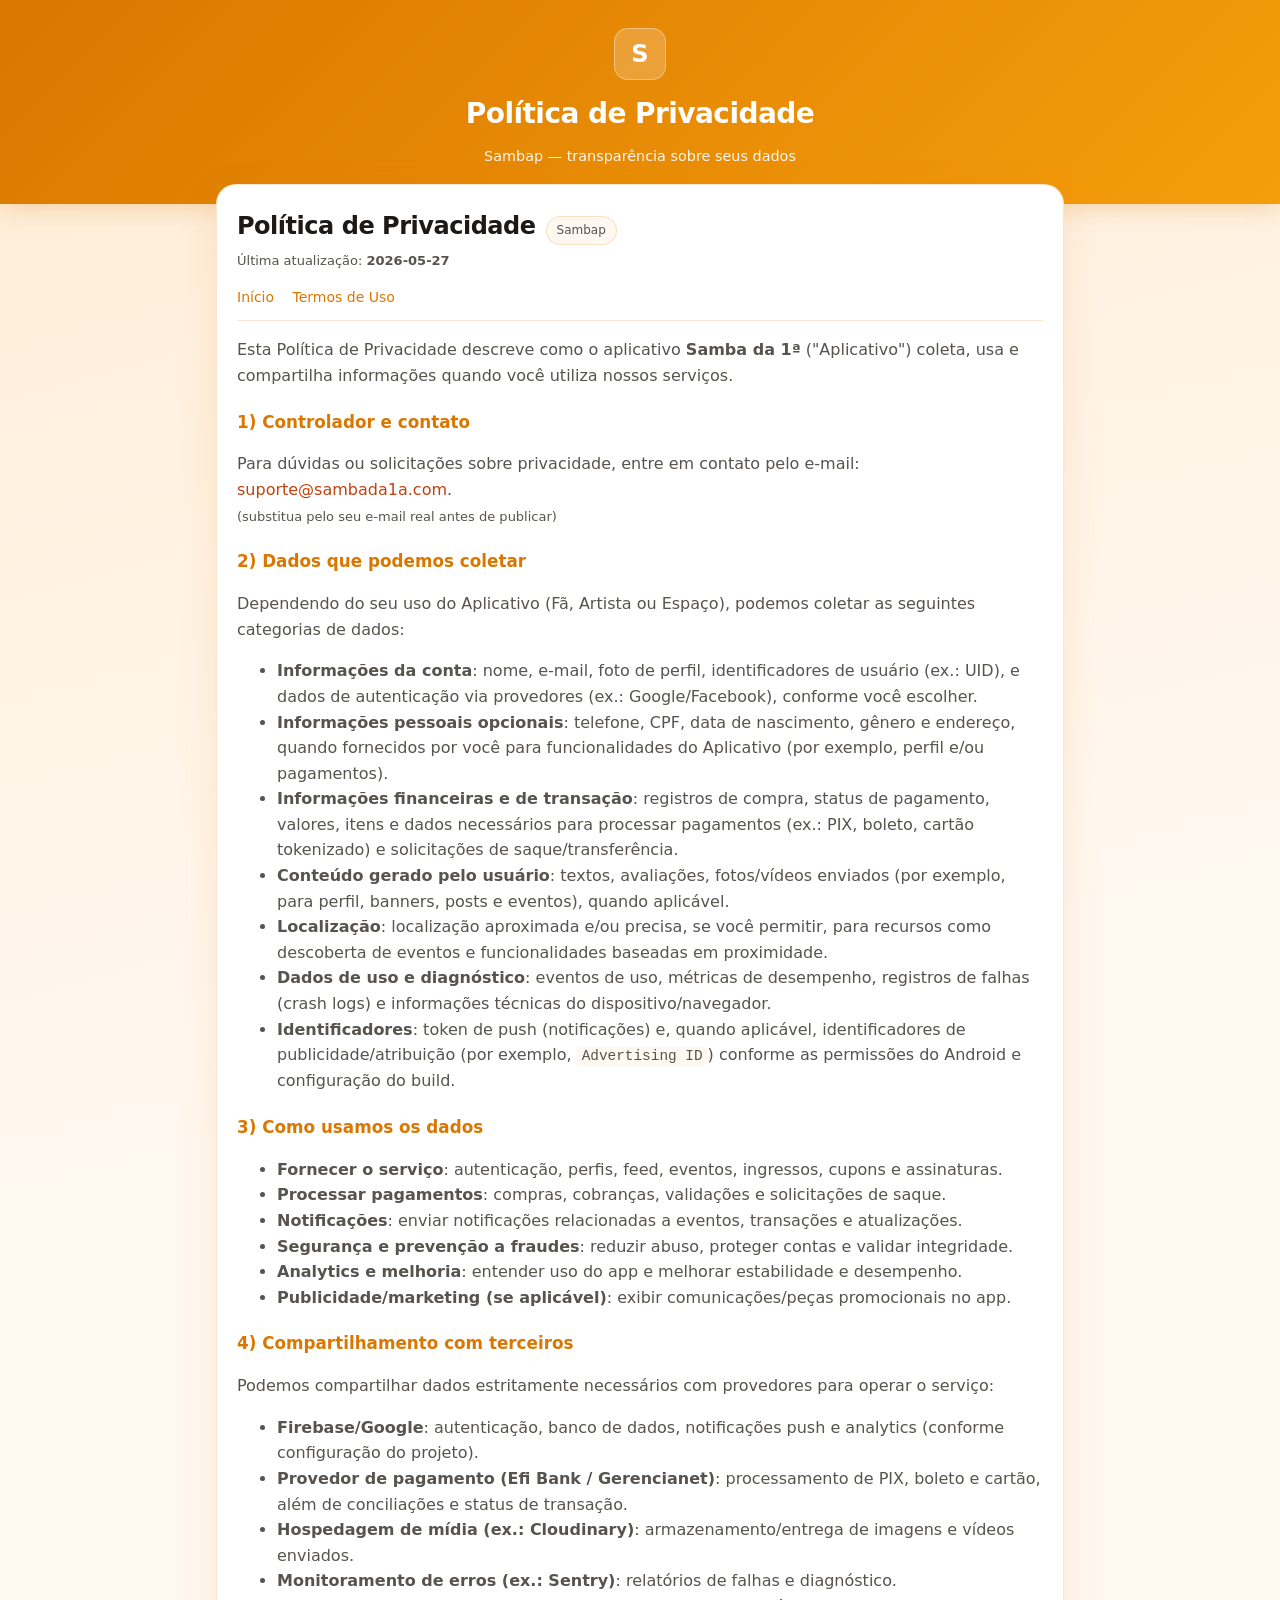
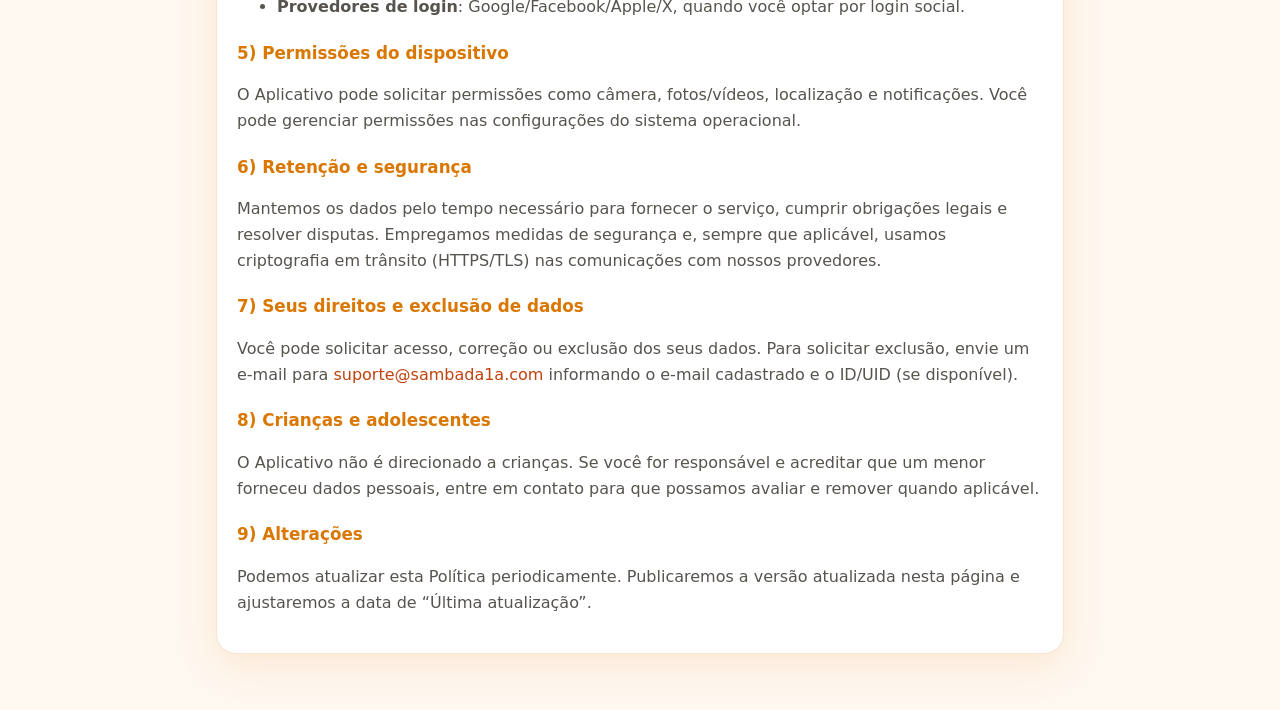
==== docs/privacy.html @ 3d009927 "Arquivos novos" ====
<!doctype html>
<html lang="pt-BR">
  <head>
    <meta charset="utf-8" />
    <meta name="viewport" content="width=device-width,initial-scale=1" />
    <title>Política de Privacidade — Sambap</title>
    <link rel="stylesheet" href="./legal-shared.css" />
  </head>
  <body>
    <header class="legal-header">
      <div class="legal-logo" aria-hidden="true">S</div>
      <h1>Política de Privacidade</h1>
      <p>Sambap — transparência sobre seus dados</p>
    </header>
    <main class="wrap">
      <div class="card">
        <div class="top">
          <h1>Política de Privacidade</h1>
          <span class="pill">Sambap</span>
        </div>
        <div class="meta">
          Última atualização: <strong>2026-05-27</strong>
        </div>
        <div class="nav">
          <a href="./index.html">Início</a>
          <a href="./terms.html">Termos de Uso</a>
        </div>

        <p>
          Esta Política de Privacidade descreve como o aplicativo <strong>Samba da 1ª</strong>
          ("Aplicativo") coleta, usa e compartilha informações quando você utiliza nossos
          serviços.
        </p>

        <h2>1) Controlador e contato</h2>
        <p>
          Para dúvidas ou solicitações sobre privacidade, entre em contato pelo e-mail:
          <a href="mailto:suporte@sambada1a.com">suporte@sambada1a.com</a>.
          <br />
          <span class="meta">(substitua pelo seu e-mail real antes de publicar)</span>
        </p>

        <h2>2) Dados que podemos coletar</h2>
        <p>
          Dependendo do seu uso do Aplicativo (Fã, Artista ou Espaço), podemos coletar as
          seguintes categorias de dados:
        </p>
        <ul>
          <li>
            <strong>Informações da conta</strong>: nome, e-mail, foto de perfil, identificadores
            de usuário (ex.: UID), e dados de autenticação via provedores (ex.: Google/Facebook),
            conforme você escolher.
          </li>
          <li>
            <strong>Informações pessoais opcionais</strong>: telefone, CPF, data de nascimento,
            gênero e endereço, quando fornecidos por você para funcionalidades do Aplicativo
            (por exemplo, perfil e/ou pagamentos).
          </li>
          <li>
            <strong>Informações financeiras e de transação</strong>: registros de compra, status
            de pagamento, valores, itens e dados necessários para processar pagamentos
            (ex.: PIX, boleto, cartão tokenizado) e solicitações de saque/transferência.
          </li>
          <li>
            <strong>Conteúdo gerado pelo usuário</strong>: textos, avaliações, fotos/vídeos
            enviados (por exemplo, para perfil, banners, posts e eventos), quando aplicável.
          </li>
          <li>
            <strong>Localização</strong>: localização aproximada e/ou precisa, se você permitir,
            para recursos como descoberta de eventos e funcionalidades baseadas em proximidade.
          </li>
          <li>
            <strong>Dados de uso e diagnóstico</strong>: eventos de uso, métricas de desempenho,
            registros de falhas (crash logs) e informações técnicas do dispositivo/navegador.
          </li>
          <li>
            <strong>Identificadores</strong>: token de push (notificações) e, quando aplicável,
            identificadores de publicidade/atribuição (por exemplo, <code>Advertising ID</code>)
            conforme as permissões do Android e configuração do build.
          </li>
        </ul>

        <h2>3) Como usamos os dados</h2>
        <ul>
          <li><strong>Fornecer o serviço</strong>: autenticação, perfis, feed, eventos, ingressos, cupons e assinaturas.</li>
          <li><strong>Processar pagamentos</strong>: compras, cobranças, validações e solicitações de saque.</li>
          <li><strong>Notificações</strong>: enviar notificações relacionadas a eventos, transações e atualizações.</li>
          <li><strong>Segurança e prevenção a fraudes</strong>: reduzir abuso, proteger contas e validar integridade.</li>
          <li><strong>Analytics e melhoria</strong>: entender uso do app e melhorar estabilidade e desempenho.</li>
          <li><strong>Publicidade/marketing (se aplicável)</strong>: exibir comunicações/peças promocionais no app.</li>
        </ul>

        <h2>4) Compartilhamento com terceiros</h2>
        <p>
          Podemos compartilhar dados estritamente necessários com provedores para operar o serviço:
        </p>
        <ul>
          <li>
            <strong>Firebase/Google</strong>: autenticação, banco de dados, notificações push e analytics
            (conforme configuração do projeto).
          </li>
          <li>
            <strong>Provedor de pagamento (Efi Bank / Gerencianet)</strong>: processamento de PIX, boleto e cartão,
            além de conciliações e status de transação.
          </li>
          <li>
            <strong>Hospedagem de mídia (ex.: Cloudinary)</strong>: armazenamento/entrega de imagens e vídeos enviados.
          </li>
          <li>
            <strong>Monitoramento de erros (ex.: Sentry)</strong>: relatórios de falhas e diagnóstico.
          </li>
          <li>
            <strong>Provedores de login</strong>: Google/Facebook/Apple/X, quando você optar por login social.
          </li>
        </ul>

        <h2>5) Permissões do dispositivo</h2>
        <p>
          O Aplicativo pode solicitar permissões como câmera, fotos/vídeos, localização e notificações.
          Você pode gerenciar permissões nas configurações do sistema operacional.
        </p>

        <h2>6) Retenção e segurança</h2>
        <p>
          Mantemos os dados pelo tempo necessário para fornecer o serviço, cumprir obrigações legais
          e resolver disputas. Empregamos medidas de segurança e, sempre que aplicável, usamos
          criptografia em trânsito (HTTPS/TLS) nas comunicações com nossos provedores.
        </p>

        <h2>7) Seus direitos e exclusão de dados</h2>
        <p>
          Você pode solicitar acesso, correção ou exclusão dos seus dados. Para solicitar exclusão,
          envie um e-mail para <a href="mailto:suporte@sambada1a.com">suporte@sambada1a.com</a> informando
          o e-mail cadastrado e o ID/UID (se disponível).
        </p>

        <h2>8) Crianças e adolescentes</h2>
        <p>
          O Aplicativo não é direcionado a crianças. Se você for responsável e acreditar que um menor
          forneceu dados pessoais, entre em contato para que possamos avaliar e remover quando aplicável.
        </p>

        <h2>9) Alterações</h2>
        <p>
          Podemos atualizar esta Política periodicamente. Publicaremos a versão atualizada nesta página
          e ajustaremos a data de “Última atualização”.
        </p>
      </div>
    </main>
  </body>
</html>
---- docs/legal-shared.css ----
/* Estilo compartilhado — páginas legais alinhadas ao app Sambap (laranja #d97700) */
:root {
  color-scheme: light;
  --primary: #d97700;
  --primary-dark: #b45309;
  --primary-light: #f59e0b;
  --bg: #fff8f0;
  --bg-accent: #ffedd5;
  --card: #ffffff;
  --text: #1c1917;
  --muted: #57534e;
  --link: #c2410c;
  --border: rgba(217, 119, 0, 0.18);
  --shadow: 0 12px 40px rgba(217, 119, 0, 0.12);
  --radius: 20px;
  --font: "Segoe UI", system-ui, -apple-system, Roboto, Ubuntu, Cantarell, Noto Sans,
    Arial, sans-serif;
}

@media (prefers-color-scheme: dark) {
  :root {
    color-scheme: dark;
    --bg: #14110e;
    --bg-accent: #292017;
    --card: #1f1a16;
    --text: #fafaf9;
    --muted: #a8a29e;
    --link: #fdba74;
    --border: rgba(251, 191, 36, 0.2);
    --shadow: 0 12px 40px rgba(0, 0, 0, 0.45);
  }
}

* {
  box-sizing: border-box;
}

body {
  margin: 0;
  font-family: var(--font);
  background: linear-gradient(
      165deg,
      var(--bg-accent) 0%,
      var(--bg) 45%,
      var(--bg) 100%
    );
  color: var(--text);
  line-height: 1.6;
  min-height: 100vh;
}

.legal-header {
  background: linear-gradient(135deg, var(--primary) 0%, var(--primary-light) 100%);
  color: #fff;
  padding: 28px 18px 36px;
  text-align: center;
  box-shadow: 0 4px 24px rgba(217, 119, 0, 0.25);
}

.legal-header h1 {
  margin: 0;
  font-size: clamp(1.35rem, 4vw, 1.75rem);
  font-weight: 800;
  letter-spacing: -0.02em;
}

.legal-header p {
  margin: 8px 0 0;
  font-size: 0.9rem;
  opacity: 0.92;
  max-width: 36rem;
  margin-left: auto;
  margin-right: auto;
}

.legal-logo {
  display: inline-flex;
  align-items: center;
  justify-content: center;
  width: 52px;
  height: 52px;
  border-radius: 14px;
  background: rgba(255, 255, 255, 0.2);
  border: 1px solid rgba(255, 255, 255, 0.35);
  font-size: 1.5rem;
  font-weight: 900;
  margin-bottom: 12px;
}

.wrap {
  max-width: 880px;
  margin: -20px auto 0;
  padding: 0 16px 56px;
  position: relative;
  z-index: 1;
}

.card {
  background: var(--card);
  border: 1px solid var(--border);
  border-radius: var(--radius);
  padding: 22px 20px;
  box-shadow: var(--shadow);
}

.card h2 {
  margin: 0 0 12px;
  font-size: 1.15rem;
  color: var(--primary);
}

.card p,
.card li {
  color: var(--muted);
}

a {
  color: var(--link);
  text-decoration: none;
  font-weight: 500;
}

a:hover {
  text-decoration: underline;
}

.grid {
  display: grid;
  grid-template-columns: repeat(auto-fit, minmax(240px, 1fr));
  gap: 14px;
  margin-top: 18px;
}

.item {
  background: var(--bg);
  border: 1px solid var(--border);
  border-radius: 14px;
  padding: 16px;
  display: flex;
  flex-direction: column;
  gap: 10px;
}

.item strong {
  color: var(--text);
  font-size: 1rem;
}

.btn-link {
  display: inline-flex;
  align-items: center;
  justify-content: center;
  align-self: flex-start;
  padding: 8px 16px;
  border-radius: 999px;
  background: var(--primary);
  color: #fff !important;
  font-size: 0.875rem;
  font-weight: 600;
  text-decoration: none !important;
  transition: background 0.2s, transform 0.15s;
}

.btn-link:hover {
  background: var(--primary-dark);
  transform: translateY(-1px);
  text-decoration: none !important;
}

.small {
  font-size: 0.85rem;
  color: var(--muted);
}

.legal-nav {
  margin-top: 20px;
  padding-top: 16px;
  border-top: 1px solid var(--border);
  display: flex;
  flex-wrap: wrap;
  gap: 12px 20px;
  font-size: 0.875rem;
}

.legal-nav a {
  color: var(--primary);
}

/* Páginas longas (privacidade / termos) */
.card h1 {
  margin: 0;
  font-size: 1.5rem;
  font-weight: 800;
  color: var(--text);
  letter-spacing: -0.02em;
}

.card h2 {
  margin: 1.25rem 0 0.5rem;
  font-size: 1.05rem;
  font-weight: 700;
  color: var(--primary);
}

.top {
  display: flex;
  align-items: baseline;
  gap: 10px;
  flex-wrap: wrap;
}

.meta {
  color: var(--muted);
  font-size: 0.8125rem;
  margin-top: 6px;
}

.nav {
  margin: 14px 0 0;
  font-size: 0.875rem;
  padding-bottom: 12px;
  border-bottom: 1px solid var(--border);
}

.nav a {
  margin-right: 14px;
  color: var(--primary);
}

.pill {
  display: inline-block;
  border: 1px solid var(--border);
  border-radius: 999px;
  padding: 4px 10px;
  font-size: 0.75rem;
  color: var(--muted);
  background: var(--bg);
}

code {
  font-family: ui-monospace, SFMono-Regular, Menlo, Monaco, Consolas, monospace;
  font-size: 0.9em;
  background: var(--bg);
  padding: 0.1em 0.35em;
  border-radius: 4px;
}
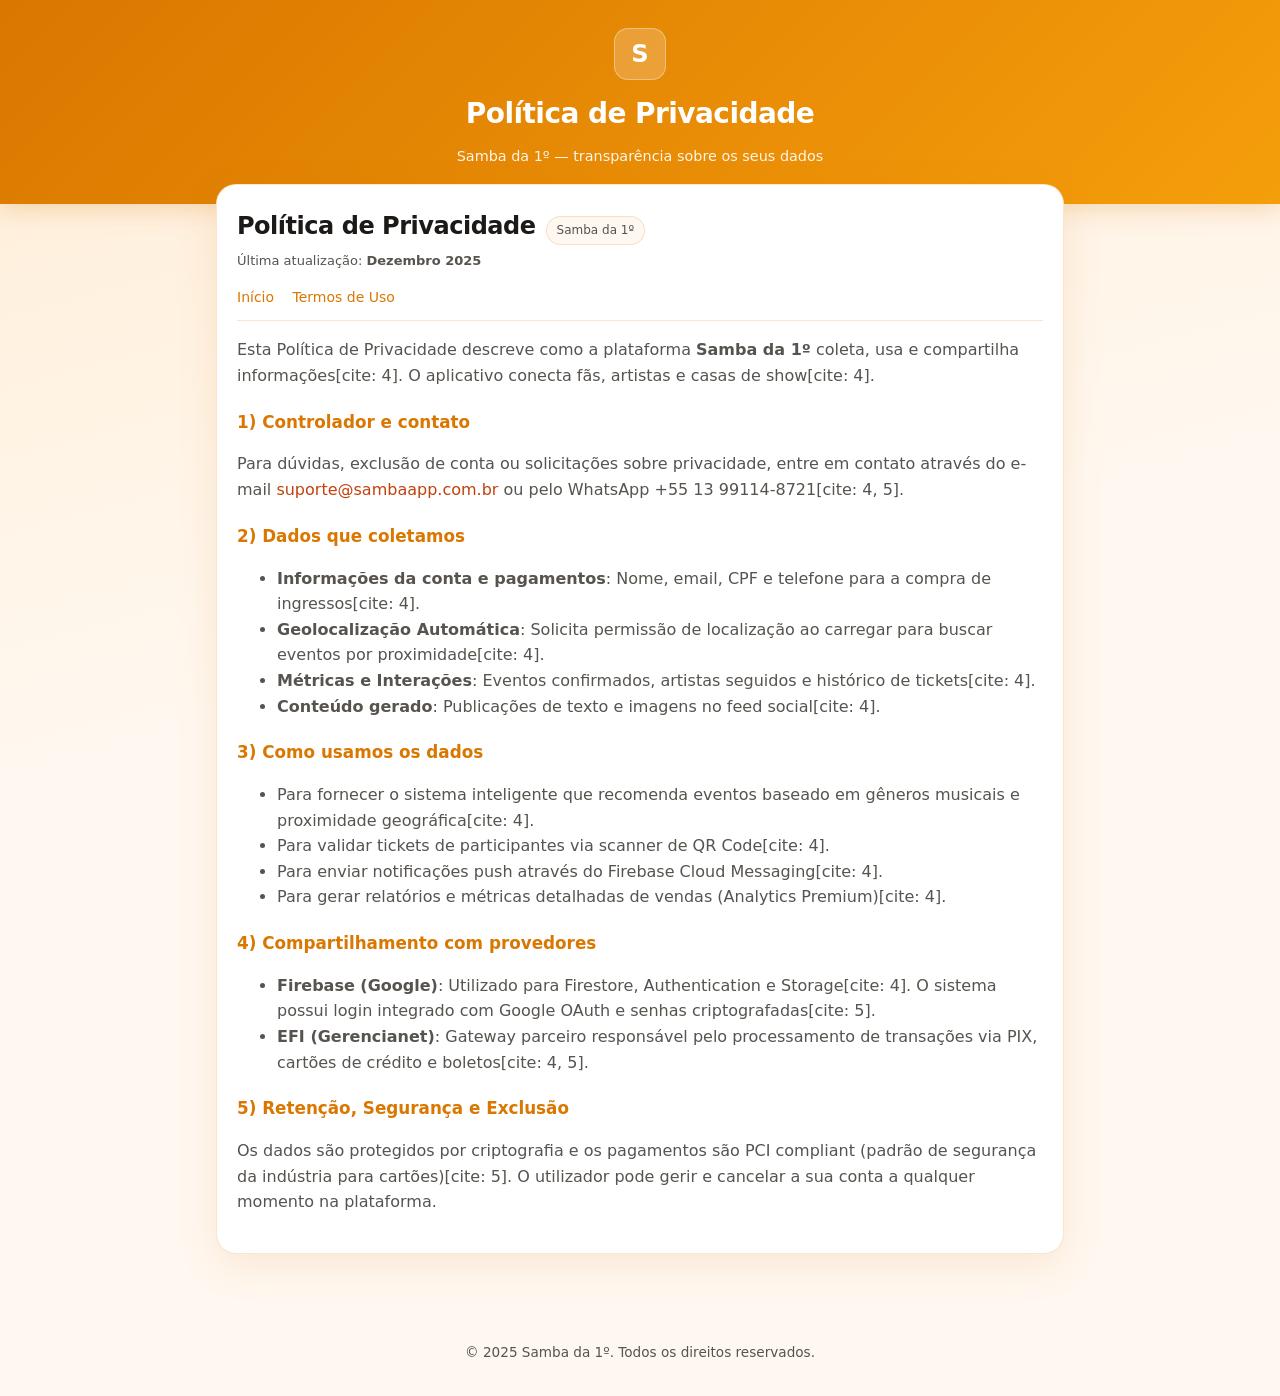
==== commit 8ed8b0c3: "Atualiza páginas legais e de privacidade do Samba da 1º" ====
--- a/docs/privacy.html
+++ b/docs/privacy.html
@@ -3,150 +3,70 @@
   <head>
     <meta charset="utf-8" />
     <meta name="viewport" content="width=device-width,initial-scale=1" />
-    <title>Política de Privacidade — Sambap</title>
+    <title>Política de Privacidade — Samba da 1º</title>
+    <meta property="og:title" content="Política de Privacidade — Samba da 1º" />
+    <meta property="og:description" content="Transparência sobre os seus dados no ecossistema Samba da 1º." />
+    <meta property="og:type" content="website" />
     <link rel="stylesheet" href="./legal-shared.css" />
   </head>
   <body>
     <header class="legal-header">
       <div class="legal-logo" aria-hidden="true">S</div>
       <h1>Política de Privacidade</h1>
-      <p>Sambap — transparência sobre seus dados</p>
+      <p>Samba da 1º — transparência sobre os seus dados</p>
     </header>
     <main class="wrap">
       <div class="card">
         <div class="top">
-          <h1>Política de Privacidade</h1>
-          <span class="pill">Sambap</span>
+          <h2 class="title-main">Política de Privacidade</h2>
+          <span class="pill">Samba da 1º</span>
         </div>
         <div class="meta">
-          Última atualização: <strong>2026-05-27</strong>
+           Última atualização: <strong>Dezembro 2025</strong>
         </div>
         <div class="nav">
           <a href="./index.html">Início</a>
           <a href="./terms.html">Termos de Uso</a>
         </div>
-
         <p>
-          Esta Política de Privacidade descreve como o aplicativo <strong>Samba da 1ª</strong>
-          ("Aplicativo") coleta, usa e compartilha informações quando você utiliza nossos
-          serviços.
+          Esta Política de Privacidade descreve como a plataforma <strong>Samba da 1º</strong> coleta, usa e compartilha informações[cite: 4]. O aplicativo conecta fãs, artistas e casas de show[cite: 4].
         </p>
 
         <h2>1) Controlador e contato</h2>
         <p>
-          Para dúvidas ou solicitações sobre privacidade, entre em contato pelo e-mail:
-          <a href="mailto:suporte@sambada1a.com">suporte@sambada1a.com</a>.
-          <br />
-          <span class="meta">(substitua pelo seu e-mail real antes de publicar)</span>
+          Para dúvidas, exclusão de conta ou solicitações sobre privacidade, entre em contato através do e-mail <a href="mailto:suporte@sambaapp.com.br">suporte@sambaapp.com.br</a> ou pelo WhatsApp +55 13 99114-8721[cite: 4, 5].
         </p>
 
-        <h2>2) Dados que podemos coletar</h2>
-        <p>
-          Dependendo do seu uso do Aplicativo (Fã, Artista ou Espaço), podemos coletar as
-          seguintes categorias de dados:
-        </p>
+        <h2>2) Dados que coletamos</h2>
         <ul>
-          <li>
-            <strong>Informações da conta</strong>: nome, e-mail, foto de perfil, identificadores
-            de usuário (ex.: UID), e dados de autenticação via provedores (ex.: Google/Facebook),
-            conforme você escolher.
-          </li>
-          <li>
-            <strong>Informações pessoais opcionais</strong>: telefone, CPF, data de nascimento,
-            gênero e endereço, quando fornecidos por você para funcionalidades do Aplicativo
-            (por exemplo, perfil e/ou pagamentos).
-          </li>
-          <li>
-            <strong>Informações financeiras e de transação</strong>: registros de compra, status
-            de pagamento, valores, itens e dados necessários para processar pagamentos
-            (ex.: PIX, boleto, cartão tokenizado) e solicitações de saque/transferência.
-          </li>
-          <li>
-            <strong>Conteúdo gerado pelo usuário</strong>: textos, avaliações, fotos/vídeos
-            enviados (por exemplo, para perfil, banners, posts e eventos), quando aplicável.
-          </li>
-          <li>
-            <strong>Localização</strong>: localização aproximada e/ou precisa, se você permitir,
-            para recursos como descoberta de eventos e funcionalidades baseadas em proximidade.
-          </li>
-          <li>
-            <strong>Dados de uso e diagnóstico</strong>: eventos de uso, métricas de desempenho,
-            registros de falhas (crash logs) e informações técnicas do dispositivo/navegador.
-          </li>
-          <li>
-            <strong>Identificadores</strong>: token de push (notificações) e, quando aplicável,
-            identificadores de publicidade/atribuição (por exemplo, <code>Advertising ID</code>)
-            conforme as permissões do Android e configuração do build.
-          </li>
+          <li><strong>Informações da conta e pagamentos</strong>: Nome, email, CPF e telefone para a compra de ingressos[cite: 4].</li>
+          <li><strong>Geolocalização Automática</strong>: Solicita permissão de localização ao carregar para buscar eventos por proximidade[cite: 4].</li>
+          <li><strong>Métricas e Interações</strong>: Eventos confirmados, artistas seguidos e histórico de tickets[cite: 4].</li>
+          <li><strong>Conteúdo gerado</strong>: Publicações de texto e imagens no feed social[cite: 4].</li>
         </ul>
 
         <h2>3) Como usamos os dados</h2>
         <ul>
-          <li><strong>Fornecer o serviço</strong>: autenticação, perfis, feed, eventos, ingressos, cupons e assinaturas.</li>
-          <li><strong>Processar pagamentos</strong>: compras, cobranças, validações e solicitações de saque.</li>
-          <li><strong>Notificações</strong>: enviar notificações relacionadas a eventos, transações e atualizações.</li>
-          <li><strong>Segurança e prevenção a fraudes</strong>: reduzir abuso, proteger contas e validar integridade.</li>
-          <li><strong>Analytics e melhoria</strong>: entender uso do app e melhorar estabilidade e desempenho.</li>
-          <li><strong>Publicidade/marketing (se aplicável)</strong>: exibir comunicações/peças promocionais no app.</li>
+          <li>Para fornecer o sistema inteligente que recomenda eventos baseado em gêneros musicais e proximidade geográfica[cite: 4].</li>
+          <li>Para validar tickets de participantes via scanner de QR Code[cite: 4].</li>
+          <li>Para enviar notificações push através do Firebase Cloud Messaging[cite: 4].</li>
+          <li>Para gerar relatórios e métricas detalhadas de vendas (Analytics Premium)[cite: 4].</li>
         </ul>
 
-        <h2>4) Compartilhamento com terceiros</h2>
-        <p>
-          Podemos compartilhar dados estritamente necessários com provedores para operar o serviço:
-        </p>
+        <h2>4) Compartilhamento com provedores</h2>
         <ul>
-          <li>
-            <strong>Firebase/Google</strong>: autenticação, banco de dados, notificações push e analytics
-            (conforme configuração do projeto).
-          </li>
-          <li>
-            <strong>Provedor de pagamento (Efi Bank / Gerencianet)</strong>: processamento de PIX, boleto e cartão,
-            além de conciliações e status de transação.
-          </li>
-          <li>
-            <strong>Hospedagem de mídia (ex.: Cloudinary)</strong>: armazenamento/entrega de imagens e vídeos enviados.
-          </li>
-          <li>
-            <strong>Monitoramento de erros (ex.: Sentry)</strong>: relatórios de falhas e diagnóstico.
-          </li>
-          <li>
-            <strong>Provedores de login</strong>: Google/Facebook/Apple/X, quando você optar por login social.
-          </li>
+          <li><strong>Firebase (Google)</strong>: Utilizado para Firestore, Authentication e Storage[cite: 4]. O sistema possui login integrado com Google OAuth e senhas criptografadas[cite: 5].</li>
+          <li><strong>EFI (Gerencianet)</strong>: Gateway parceiro responsável pelo processamento de transações via PIX, cartões de crédito e boletos[cite: 4, 5].</li>
         </ul>
 
-        <h2>5) Permissões do dispositivo</h2>
+        <h2>5) Retenção, Segurança e Exclusão</h2>
         <p>
-          O Aplicativo pode solicitar permissões como câmera, fotos/vídeos, localização e notificações.
-          Você pode gerenciar permissões nas configurações do sistema operacional.
-        </p>
-
-        <h2>6) Retenção e segurança</h2>
-        <p>
-          Mantemos os dados pelo tempo necessário para fornecer o serviço, cumprir obrigações legais
-          e resolver disputas. Empregamos medidas de segurança e, sempre que aplicável, usamos
-          criptografia em trânsito (HTTPS/TLS) nas comunicações com nossos provedores.
-        </p>
-
-        <h2>7) Seus direitos e exclusão de dados</h2>
-        <p>
-          Você pode solicitar acesso, correção ou exclusão dos seus dados. Para solicitar exclusão,
-          envie um e-mail para <a href="mailto:suporte@sambada1a.com">suporte@sambada1a.com</a> informando
-          o e-mail cadastrado e o ID/UID (se disponível).
-        </p>
-
-        <h2>8) Crianças e adolescentes</h2>
-        <p>
-          O Aplicativo não é direcionado a crianças. Se você for responsável e acreditar que um menor
-          forneceu dados pessoais, entre em contato para que possamos avaliar e remover quando aplicável.
-        </p>
-
-        <h2>9) Alterações</h2>
-        <p>
-          Podemos atualizar esta Política periodicamente. Publicaremos a versão atualizada nesta página
-          e ajustaremos a data de “Última atualização”.
+          Os dados são protegidos por criptografia e os pagamentos são PCI compliant (padrão de segurança da indústria para cartões)[cite: 5]. O utilizador pode gerir e cancelar a sua conta a qualquer momento na plataforma.
         </p>
       </div>
     </main>
+    <footer class="site-footer">
+      &copy; 2025 Samba da 1º. Todos os direitos reservados.
+    </footer>
   </body>
-</html>
-
+</html>
--- a/docs/legal-shared.css
+++ b/docs/legal-shared.css
@@ -1,7 +1,11 @@
-/* Estilo compartilhado — páginas legais alinhadas ao app Sambap (laranja #d97700) */
+/* Estilo compartilhado — Páginas legais alinhadas ao app Samba da 1º */
 :root {
   color-scheme: light;
+  /* Paleta de Cores Oficial */
   --primary: #d97700;
+  --app-fan: #0000cd;
+  --app-artist: #710d71;
+  
   --primary-dark: #b45309;
   --primary-light: #f59e0b;
   --bg: #fff8f0;
@@ -13,8 +17,7 @@
   --border: rgba(217, 119, 0, 0.18);
   --shadow: 0 12px 40px rgba(217, 119, 0, 0.12);
   --radius: 20px;
-  --font: "Segoe UI", system-ui, -apple-system, Roboto, Ubuntu, Cantarell, Noto Sans,
-    Arial, sans-serif;
+  --font: "Segoe UI", system-ui, -apple-system, Roboto, Ubuntu, Cantarell, Noto Sans, Arial, sans-serif;
 }
 
 @media (prefers-color-scheme: dark) {
@@ -31,22 +34,21 @@
   }
 }
 
-* {
+*, *::before, *::after {
   box-sizing: border-box;
 }
+
+html { scroll-behavior: smooth; }
 
 body {
   margin: 0;
   font-family: var(--font);
-  background: linear-gradient(
-      165deg,
-      var(--bg-accent) 0%,
-      var(--bg) 45%,
-      var(--bg) 100%
-    );
+  background: linear-gradient(165deg, var(--bg-accent) 0%, var(--bg) 45%, var(--bg) 100%);
   color: var(--text);
   line-height: 1.6;
   min-height: 100vh;
+  display: flex;
+  flex-direction: column;
 }
 
 .legal-header {
@@ -93,6 +95,7 @@
   padding: 0 16px 56px;
   position: relative;
   z-index: 1;
+  flex: 1;
 }
 
 .card {
@@ -109,10 +112,7 @@
   color: var(--primary);
 }
 
-.card p,
-.card li {
-  color: var(--muted);
-}
+.card p, .card li { color: var(--muted); }
 
 a {
   color: var(--link);
@@ -120,8 +120,12 @@
   font-weight: 500;
 }
 
-a:hover {
-  text-decoration: underline;
+a:hover { text-decoration: underline; }
+
+a:focus-visible, .btn-link:focus-visible {
+  outline: 3px solid var(--primary-light);
+  outline-offset: 3px;
+  border-radius: 4px;
 }
 
 .grid {
@@ -139,6 +143,13 @@
   display: flex;
   flex-direction: column;
   gap: 10px;
+  transition: transform 0.2s ease, box-shadow 0.2s ease;
+}
+
+.item:hover {
+  transform: translateY(-3px);
+  box-shadow: 0 8px 24px rgba(217, 119, 0, 0.08);
+  border-color: var(--primary-light);
 }
 
 .item strong {
@@ -164,7 +175,6 @@
 .btn-link:hover {
   background: var(--primary-dark);
   transform: translateY(-1px);
-  text-decoration: none !important;
 }
 
 .small {
@@ -182,12 +192,9 @@
   font-size: 0.875rem;
 }
 
-.legal-nav a {
-  color: var(--primary);
-}
-
-/* Páginas longas (privacidade / termos) */
-.card h1 {
+.legal-nav a { color: var(--primary); }
+
+.card h2.title-main {
   margin: 0;
   font-size: 1.5rem;
   font-weight: 800;
@@ -244,3 +251,11 @@
   padding: 0.1em 0.35em;
   border-radius: 4px;
 }
+
+.site-footer {
+  text-align: center;
+  padding: 2rem 1rem;
+  color: var(--muted);
+  font-size: 0.85rem;
+  margin-top: auto;
+}
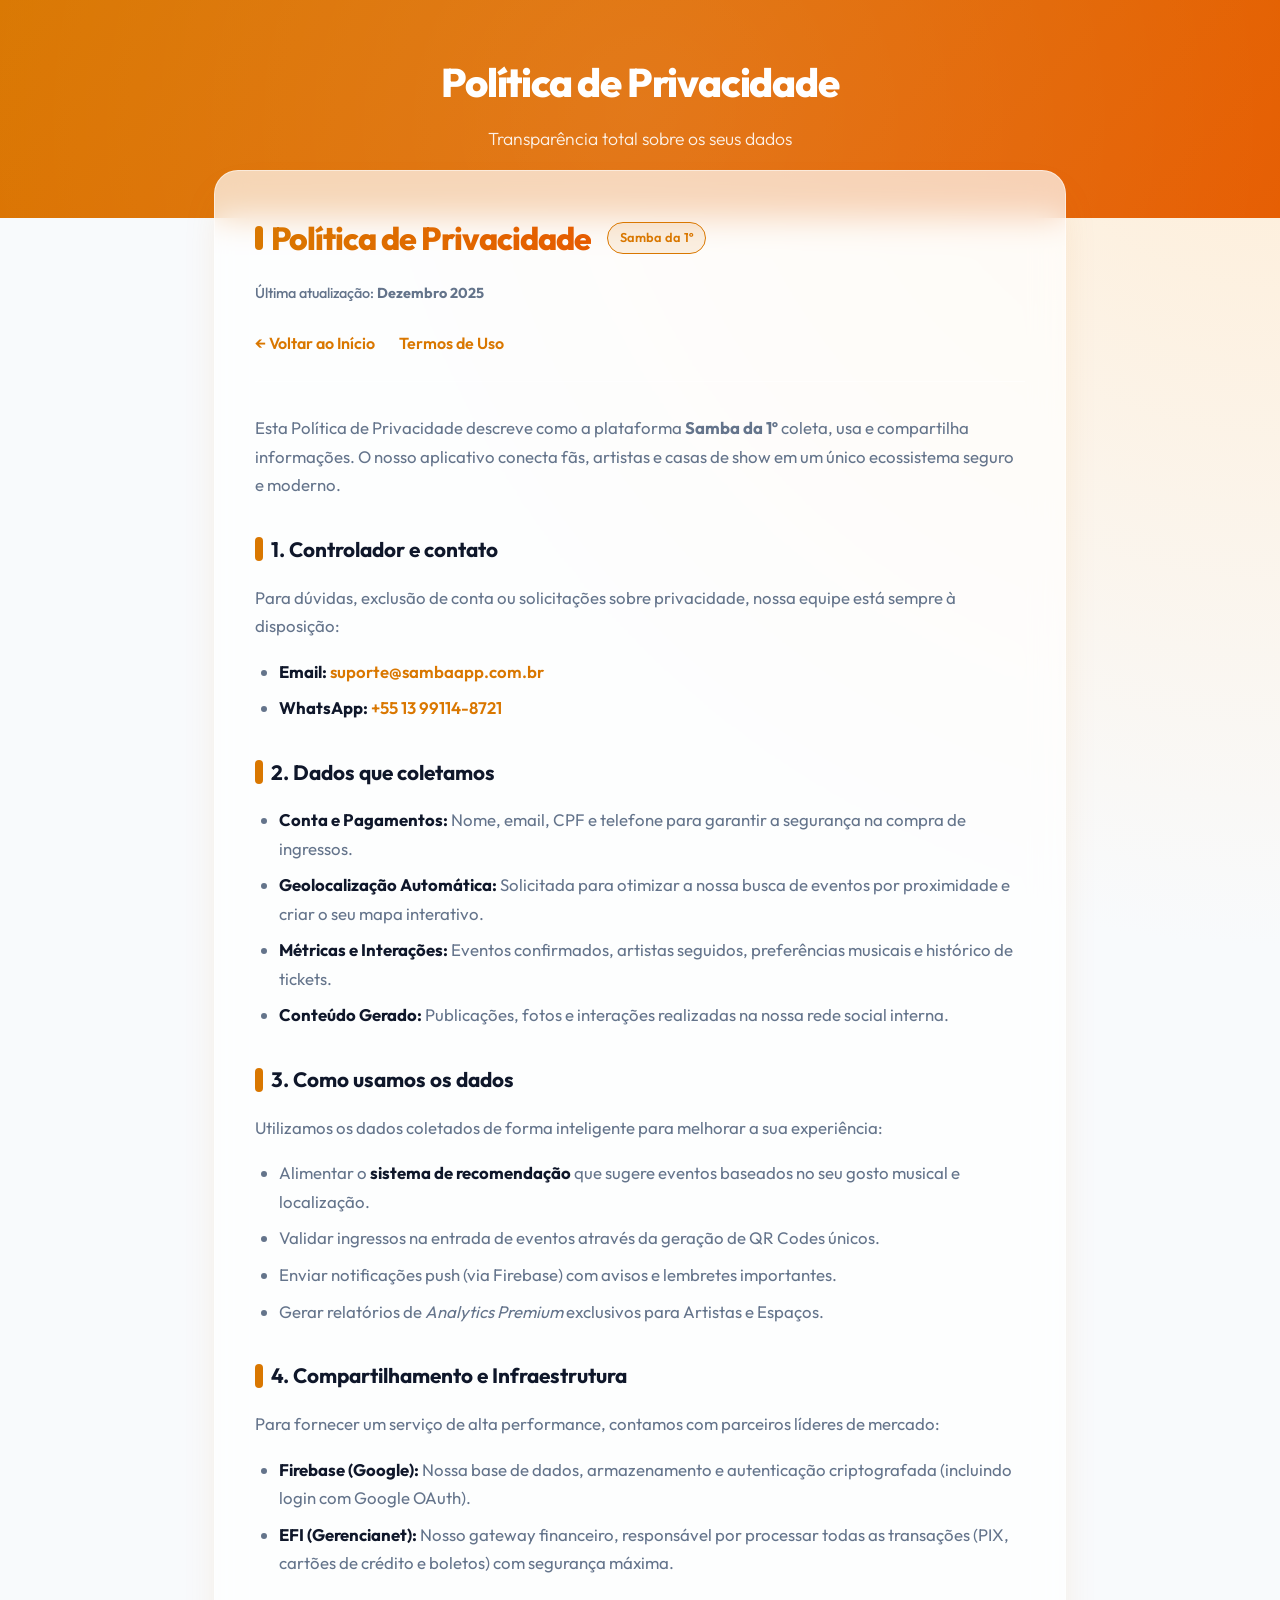
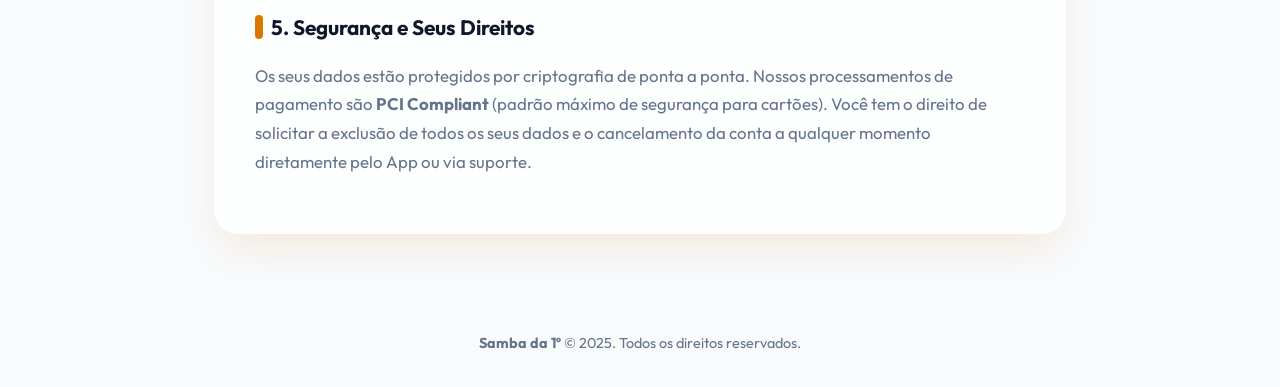
==== commit 8b849f2b: "Atualiza páginas" ====
--- a/docs/privacy.html
+++ b/docs/privacy.html
@@ -6,14 +6,12 @@
     <title>Política de Privacidade — Samba da 1º</title>
     <meta property="og:title" content="Política de Privacidade — Samba da 1º" />
     <meta property="og:description" content="Transparência sobre os seus dados no ecossistema Samba da 1º." />
-    <meta property="og:type" content="website" />
     <link rel="stylesheet" href="./legal-shared.css" />
   </head>
   <body>
-    <header class="legal-header">
-      <div class="legal-logo" aria-hidden="true">S</div>
+    <header class="legal-header" style="padding-bottom: 4rem;">
       <h1>Política de Privacidade</h1>
-      <p>Samba da 1º — transparência sobre os seus dados</p>
+      <p>Transparência total sobre os seus dados</p>
     </header>
     <main class="wrap">
       <div class="card">
@@ -25,48 +23,55 @@
            Última atualização: <strong>Dezembro 2025</strong>
         </div>
         <div class="nav">
-          <a href="./index.html">Início</a>
+          <a href="./index.html">← Voltar ao Início</a>
           <a href="./terms.html">Termos de Uso</a>
         </div>
+        
         <p>
-          Esta Política de Privacidade descreve como a plataforma <strong>Samba da 1º</strong> coleta, usa e compartilha informações[cite: 4]. O aplicativo conecta fãs, artistas e casas de show[cite: 4].
+          Esta Política de Privacidade descreve como a plataforma <strong>Samba da 1º</strong> coleta, usa e compartilha informações. O nosso aplicativo conecta fãs, artistas e casas de show em um único ecossistema seguro e moderno.
         </p>
 
-        <h2>1) Controlador e contato</h2>
+        <h2>1. Controlador e contato</h2>
         <p>
-          Para dúvidas, exclusão de conta ou solicitações sobre privacidade, entre em contato através do e-mail <a href="mailto:suporte@sambaapp.com.br">suporte@sambaapp.com.br</a> ou pelo WhatsApp +55 13 99114-8721[cite: 4, 5].
+          Para dúvidas, exclusão de conta ou solicitações sobre privacidade, nossa equipe está sempre à disposição:
         </p>
-
-        <h2>2) Dados que coletamos</h2>
         <ul>
-          <li><strong>Informações da conta e pagamentos</strong>: Nome, email, CPF e telefone para a compra de ingressos[cite: 4].</li>
-          <li><strong>Geolocalização Automática</strong>: Solicita permissão de localização ao carregar para buscar eventos por proximidade[cite: 4].</li>
-          <li><strong>Métricas e Interações</strong>: Eventos confirmados, artistas seguidos e histórico de tickets[cite: 4].</li>
-          <li><strong>Conteúdo gerado</strong>: Publicações de texto e imagens no feed social[cite: 4].</li>
+          <li><strong>Email:</strong> <a href="mailto:suporte@sambaapp.com.br">suporte@sambaapp.com.br</a></li>
+          <li><strong>WhatsApp:</strong> <a href="https://wa.me/5513991148721">+55 13 99114-8721</a></li>
         </ul>
 
-        <h2>3) Como usamos os dados</h2>
+        <h2>2. Dados que coletamos</h2>
         <ul>
-          <li>Para fornecer o sistema inteligente que recomenda eventos baseado em gêneros musicais e proximidade geográfica[cite: 4].</li>
-          <li>Para validar tickets de participantes via scanner de QR Code[cite: 4].</li>
-          <li>Para enviar notificações push através do Firebase Cloud Messaging[cite: 4].</li>
-          <li>Para gerar relatórios e métricas detalhadas de vendas (Analytics Premium)[cite: 4].</li>
+          <li><strong>Conta e Pagamentos:</strong> Nome, email, CPF e telefone para garantir a segurança na compra de ingressos.</li>
+          <li><strong>Geolocalização Automática:</strong> Solicitada para otimizar a nossa busca de eventos por proximidade e criar o seu mapa interativo.</li>
+          <li><strong>Métricas e Interações:</strong> Eventos confirmados, artistas seguidos, preferências musicais e histórico de tickets.</li>
+          <li><strong>Conteúdo Gerado:</strong> Publicações, fotos e interações realizadas na nossa rede social interna.</li>
         </ul>
 
-        <h2>4) Compartilhamento com provedores</h2>
+        <h2>3. Como usamos os dados</h2>
+        <p>Utilizamos os dados coletados de forma inteligente para melhorar a sua experiência:</p>
         <ul>
-          <li><strong>Firebase (Google)</strong>: Utilizado para Firestore, Authentication e Storage[cite: 4]. O sistema possui login integrado com Google OAuth e senhas criptografadas[cite: 5].</li>
-          <li><strong>EFI (Gerencianet)</strong>: Gateway parceiro responsável pelo processamento de transações via PIX, cartões de crédito e boletos[cite: 4, 5].</li>
+          <li>Alimentar o <strong>sistema de recomendação</strong> que sugere eventos baseados no seu gosto musical e localização.</li>
+          <li>Validar ingressos na entrada de eventos através da geração de QR Codes únicos.</li>
+          <li>Enviar notificações push (via Firebase) com avisos e lembretes importantes.</li>
+          <li>Gerar relatórios de <em>Analytics Premium</em> exclusivos para Artistas e Espaços.</li>
         </ul>
 
-        <h2>5) Retenção, Segurança e Exclusão</h2>
+        <h2>4. Compartilhamento e Infraestrutura</h2>
+        <p>Para fornecer um serviço de alta performance, contamos com parceiros líderes de mercado:</p>
+        <ul>
+          <li><strong>Firebase (Google):</strong> Nossa base de dados, armazenamento e autenticação criptografada (incluindo login com Google OAuth).</li>
+          <li><strong>EFI (Gerencianet):</strong> Nosso gateway financeiro, responsável por processar todas as transações (PIX, cartões de crédito e boletos) com segurança máxima.</li>
+        </ul>
+
+        <h2>5. Segurança e Seus Direitos</h2>
         <p>
-          Os dados são protegidos por criptografia e os pagamentos são PCI compliant (padrão de segurança da indústria para cartões)[cite: 5]. O utilizador pode gerir e cancelar a sua conta a qualquer momento na plataforma.
+          Os seus dados estão protegidos por criptografia de ponta a ponta. Nossos processamentos de pagamento são <strong>PCI Compliant</strong> (padrão máximo de segurança para cartões). Você tem o direito de solicitar a exclusão de todos os seus dados e o cancelamento da conta a qualquer momento diretamente pelo App ou via suporte.
         </p>
       </div>
     </main>
     <footer class="site-footer">
-      &copy; 2025 Samba da 1º. Todos os direitos reservados.
+      <strong>Samba da 1º</strong> &copy; 2025. Todos os direitos reservados.
     </footer>
   </body>
 </html>
--- a/docs/legal-shared.css
+++ b/docs/legal-shared.css
@@ -1,36 +1,42 @@
-/* Estilo compartilhado — Páginas legais alinhadas ao app Samba da 1º */
+@import url('https://fonts.googleapis.com/css2?family=Outfit:wght@300;400;500;600;700;800&display=swap');
+
+/* Variáveis e Tema Moderno */
 :root {
   color-scheme: light;
-  /* Paleta de Cores Oficial */
   --primary: #d97700;
+  --primary-light: #f5a31a;
+  --primary-dark: #b45309;
   --app-fan: #0000cd;
   --app-artist: #710d71;
   
-  --primary-dark: #b45309;
-  --primary-light: #f59e0b;
-  --bg: #fff8f0;
-  --bg-accent: #ffedd5;
-  --card: #ffffff;
-  --text: #1c1917;
-  --muted: #57534e;
-  --link: #c2410c;
-  --border: rgba(217, 119, 0, 0.18);
-  --shadow: 0 12px 40px rgba(217, 119, 0, 0.12);
-  --radius: 20px;
-  --font: "Segoe UI", system-ui, -apple-system, Roboto, Ubuntu, Cantarell, Noto Sans, Arial, sans-serif;
+  --bg: #f8fafc;
+  --bg-gradient: radial-gradient(circle at top right, #ffedd5 0%, #f8fafc 40%);
+  --card-bg: rgba(255, 255, 255, 0.7);
+  --card-border: rgba(255, 255, 255, 0.5);
+  
+  --text: #0f172a;
+  --text-muted: #64748b;
+  --link: #d97700;
+  
+  --shadow-sm: 0 4px 6px -1px rgba(0, 0, 0, 0.05);
+  --shadow-lg: 0 20px 40px -10px rgba(217, 119, 0, 0.15);
+  --radius: 24px;
+  --font: 'Outfit', system-ui, -apple-system, sans-serif;
 }
 
 @media (prefers-color-scheme: dark) {
   :root {
     color-scheme: dark;
-    --bg: #14110e;
-    --bg-accent: #292017;
-    --card: #1f1a16;
-    --text: #fafaf9;
-    --muted: #a8a29e;
-    --link: #fdba74;
-    --border: rgba(251, 191, 36, 0.2);
-    --shadow: 0 12px 40px rgba(0, 0, 0, 0.45);
+    --bg: #0f172a;
+    --bg-gradient: radial-gradient(circle at top right, rgba(217,119,0,0.15) 0%, #0f172a 50%);
+    --card-bg: rgba(30, 41, 59, 0.6);
+    --card-border: rgba(255, 255, 255, 0.05);
+    
+    --text: #f8fafc;
+    --text-muted: #94a3b8;
+    --link: #fbd38d;
+    
+    --shadow-lg: 0 20px 40px -10px rgba(0, 0, 0, 0.5);
   }
 }
 
@@ -38,224 +44,299 @@
   box-sizing: border-box;
 }
 
-html { scroll-behavior: smooth; }
+html {
+  scroll-behavior: smooth;
+}
 
 body {
   margin: 0;
   font-family: var(--font);
-  background: linear-gradient(165deg, var(--bg-accent) 0%, var(--bg) 45%, var(--bg) 100%);
+  background: var(--bg);
+  background-image: var(--bg-gradient);
   color: var(--text);
-  line-height: 1.6;
+  line-height: 1.7;
   min-height: 100vh;
   display: flex;
   flex-direction: column;
-}
-
+  -webkit-font-smoothing: antialiased;
+}
+
+/* Header Premium */
 .legal-header {
-  background: linear-gradient(135deg, var(--primary) 0%, var(--primary-light) 100%);
-  color: #fff;
-  padding: 28px 18px 36px;
+  background: linear-gradient(135deg, var(--primary) 0%, #e65c00 100%);
+  color: #ffffff;
+  padding: 3rem 1.5rem 5rem;
   text-align: center;
-  box-shadow: 0 4px 24px rgba(217, 119, 0, 0.25);
+  position: relative;
+  overflow: hidden;
+}
+
+.legal-header::before {
+  content: '';
+  position: absolute;
+  top: -50%; left: -50%; width: 200%; height: 200%;
+  background: radial-gradient(circle, rgba(255,255,255,0.1) 0%, transparent 60%);
+  animation: rotate 20s linear infinite;
+}
+
+@keyframes rotate {
+  100% { transform: rotate(360deg); }
+}
+
+.legal-logo {
+  position: relative;
+  display: inline-flex;
+  align-items: center;
+  justify-content: center;
+  width: 64px;
+  height: 64px;
+  border-radius: 18px;
+  background: rgba(255, 255, 255, 0.2);
+  backdrop-filter: blur(10px);
+  border: 1px solid rgba(255, 255, 255, 0.4);
+  font-size: 2rem;
+  font-weight: 800;
+  margin-bottom: 1rem;
+  box-shadow: 0 8px 32px rgba(0,0,0,0.1);
+  animation: float 6s ease-in-out infinite;
+}
+
+@keyframes float {
+  0%, 100% { transform: translateY(0); }
+  50% { transform: translateY(-10px); }
 }
 
 .legal-header h1 {
+  position: relative;
   margin: 0;
-  font-size: clamp(1.35rem, 4vw, 1.75rem);
+  font-size: clamp(1.8rem, 5vw, 2.5rem);
   font-weight: 800;
-  letter-spacing: -0.02em;
+  letter-spacing: -0.03em;
 }
 
 .legal-header p {
-  margin: 8px 0 0;
-  font-size: 0.9rem;
-  opacity: 0.92;
-  max-width: 36rem;
-  margin-left: auto;
-  margin-right: auto;
-}
-
-.legal-logo {
-  display: inline-flex;
-  align-items: center;
-  justify-content: center;
-  width: 52px;
-  height: 52px;
-  border-radius: 14px;
-  background: rgba(255, 255, 255, 0.2);
-  border: 1px solid rgba(255, 255, 255, 0.35);
-  font-size: 1.5rem;
-  font-weight: 900;
-  margin-bottom: 12px;
-}
-
+  position: relative;
+  margin: 0.5rem auto 0;
+  font-size: 1.1rem;
+  font-weight: 300;
+  opacity: 0.9;
+  max-width: 40rem;
+}
+
+/* Layout Principal & Glassmorphism */
 .wrap {
-  max-width: 880px;
-  margin: -20px auto 0;
-  padding: 0 16px 56px;
-  position: relative;
-  z-index: 1;
+  max-width: 900px;
+  width: 100%;
+  margin: -3rem auto 0;
+  padding: 0 1.5rem 4rem;
+  position: relative;
+  z-index: 10;
   flex: 1;
 }
 
 .card {
-  background: var(--card);
-  border: 1px solid var(--border);
+  background: var(--card-bg);
+  backdrop-filter: blur(16px);
+  -webkit-backdrop-filter: blur(16px);
+  border: 1px solid var(--card-border);
   border-radius: var(--radius);
-  padding: 22px 20px;
-  box-shadow: var(--shadow);
+  padding: 2.5rem;
+  box-shadow: var(--shadow-lg);
+}
+
+/* Tipografia Interna */
+.card h2.title-main {
+  margin: 0;
+  font-size: 2rem;
+  font-weight: 800;
+  letter-spacing: -0.03em;
+  background: linear-gradient(90deg, var(--primary), #e65c00);
+  -webkit-background-clip: text;
+  -webkit-text-fill-color: transparent;
 }
 
 .card h2 {
-  margin: 0 0 12px;
-  font-size: 1.15rem;
-  color: var(--primary);
-}
-
-.card p, .card li { color: var(--muted); }
-
+  margin: 2rem 0 1rem;
+  font-size: 1.3rem;
+  font-weight: 700;
+  color: var(--text);
+  display: flex;
+  align-items: center;
+  gap: 0.5rem;
+}
+
+.card h2::before {
+  content: '';
+  display: block;
+  width: 8px;
+  height: 24px;
+  background: var(--primary);
+  border-radius: 4px;
+}
+
+.card p, .card li {
+  color: var(--text-muted);
+  font-size: 1.05rem;
+}
+
+.card ul {
+  padding-left: 1.5rem;
+}
+
+.card li {
+  margin-bottom: 0.5rem;
+}
+
+.card li strong {
+  color: var(--text);
+}
+
+/* Links & Botões */
 a {
   color: var(--link);
   text-decoration: none;
-  font-weight: 500;
-}
-
-a:hover { text-decoration: underline; }
-
-a:focus-visible, .btn-link:focus-visible {
-  outline: 3px solid var(--primary-light);
-  outline-offset: 3px;
-  border-radius: 4px;
-}
-
+  font-weight: 600;
+  transition: opacity 0.2s;
+}
+
+a:hover {
+  text-decoration: underline;
+  opacity: 0.8;
+}
+
+.btn-link {
+  display: inline-flex;
+  align-items: center;
+  justify-content: center;
+  padding: 0.75rem 1.5rem;
+  border-radius: 99px;
+  background: var(--primary);
+  color: #fff !important;
+  font-size: 0.95rem;
+  font-weight: 600;
+  text-decoration: none !important;
+  transition: all 0.3s cubic-bezier(0.4, 0, 0.2, 1);
+  box-shadow: 0 4px 12px rgba(217, 119, 0, 0.3);
+}
+
+.btn-link:hover {
+  transform: translateY(-2px);
+  background: var(--primary-dark);
+  box-shadow: 0 6px 16px rgba(217, 119, 0, 0.4);
+}
+
+/* Grid Home */
 .grid {
   display: grid;
-  grid-template-columns: repeat(auto-fit, minmax(240px, 1fr));
-  gap: 14px;
-  margin-top: 18px;
+  grid-template-columns: repeat(auto-fit, minmax(250px, 1fr));
+  gap: 1.5rem;
+  margin-top: 2rem;
 }
 
 .item {
   background: var(--bg);
-  border: 1px solid var(--border);
-  border-radius: 14px;
-  padding: 16px;
+  border: 1px solid var(--card-border);
+  border-radius: 20px;
+  padding: 1.5rem;
   display: flex;
   flex-direction: column;
-  gap: 10px;
-  transition: transform 0.2s ease, box-shadow 0.2s ease;
+  gap: 1rem;
+  transition: all 0.3s ease;
+  position: relative;
+  overflow: hidden;
+}
+
+.item::before {
+  content: '';
+  position: absolute;
+  top: 0; left: 0; right: 0;
+  height: 4px;
+  background: var(--primary);
+  opacity: 0;
+  transition: opacity 0.3s;
 }
 
 .item:hover {
-  transform: translateY(-3px);
-  box-shadow: 0 8px 24px rgba(217, 119, 0, 0.08);
-  border-color: var(--primary-light);
+  transform: translateY(-4px);
+  box-shadow: var(--shadow-lg);
+}
+
+.item:hover::before {
+  opacity: 1;
 }
 
 .item strong {
   color: var(--text);
-  font-size: 1rem;
-}
-
-.btn-link {
-  display: inline-flex;
-  align-items: center;
-  justify-content: center;
-  align-self: flex-start;
-  padding: 8px 16px;
-  border-radius: 999px;
-  background: var(--primary);
-  color: #fff !important;
-  font-size: 0.875rem;
-  font-weight: 600;
-  text-decoration: none !important;
-  transition: background 0.2s, transform 0.15s;
-}
-
-.btn-link:hover {
-  background: var(--primary-dark);
-  transform: translateY(-1px);
-}
-
-.small {
-  font-size: 0.85rem;
-  color: var(--muted);
-}
-
-.legal-nav {
-  margin-top: 20px;
-  padding-top: 16px;
-  border-top: 1px solid var(--border);
-  display: flex;
-  flex-wrap: wrap;
-  gap: 12px 20px;
-  font-size: 0.875rem;
-}
-
-.legal-nav a { color: var(--primary); }
-
-.card h2.title-main {
+  font-size: 1.2rem;
+  font-weight: 700;
+}
+
+.item p.small {
   margin: 0;
-  font-size: 1.5rem;
-  font-weight: 800;
-  color: var(--text);
-  letter-spacing: -0.02em;
-}
-
-.card h2 {
-  margin: 1.25rem 0 0.5rem;
-  font-size: 1.05rem;
-  font-weight: 700;
-  color: var(--primary);
-}
-
-.top {
-  display: flex;
-  align-items: baseline;
-  gap: 10px;
-  flex-wrap: wrap;
-}
-
-.meta {
-  color: var(--muted);
-  font-size: 0.8125rem;
-  margin-top: 6px;
-}
-
-.nav {
-  margin: 14px 0 0;
-  font-size: 0.875rem;
-  padding-bottom: 12px;
-  border-bottom: 1px solid var(--border);
-}
-
-.nav a {
-  margin-right: 14px;
-  color: var(--primary);
-}
-
+  flex-grow: 1;
+}
+
+/* Elementos Utilitários */
 .pill {
   display: inline-block;
-  border: 1px solid var(--border);
-  border-radius: 999px;
-  padding: 4px 10px;
-  font-size: 0.75rem;
-  color: var(--muted);
-  background: var(--bg);
+  border: 1px solid var(--primary);
+  border-radius: 99px;
+  padding: 0.25rem 0.75rem;
+  font-size: 0.8rem;
+  font-weight: 600;
+  color: var(--primary);
+  background: rgba(217, 119, 0, 0.1);
+}
+
+.top {
+  display: flex;
+  align-items: center;
+  gap: 1rem;
+  flex-wrap: wrap;
+}
+
+.meta {
+  color: var(--text-muted);
+  font-size: 0.9rem;
+  margin-top: 1rem;
+  font-weight: 500;
+}
+
+.nav {
+  margin: 1.5rem 0 2rem;
+  padding-bottom: 1.5rem;
+  border-bottom: 1px solid var(--card-border);
+  display: flex;
+  gap: 1.5rem;
+}
+
+.nav a {
+  display: flex;
+  align-items: center;
+  gap: 0.4rem;
 }
 
 code {
   font-family: ui-monospace, SFMono-Regular, Menlo, Monaco, Consolas, monospace;
   font-size: 0.9em;
-  background: var(--bg);
-  padding: 0.1em 0.35em;
-  border-radius: 4px;
+  background: rgba(128, 128, 128, 0.1);
+  padding: 0.2em 0.4em;
+  border-radius: 6px;
+  color: var(--primary);
 }
 
 .site-footer {
   text-align: center;
-  padding: 2rem 1rem;
-  color: var(--muted);
-  font-size: 0.85rem;
+  padding: 2rem 1.5rem;
+  color: var(--text-muted);
+  font-size: 0.9rem;
   margin-top: auto;
+  border-top: 1px solid var(--card-border);
+  background: var(--bg);
+}
+
+/* Responsividade */
+@media (max-width: 640px) {
+  .card { padding: 1.5rem; }
+  .legal-header { padding: 2.5rem 1rem 4rem; }
 }
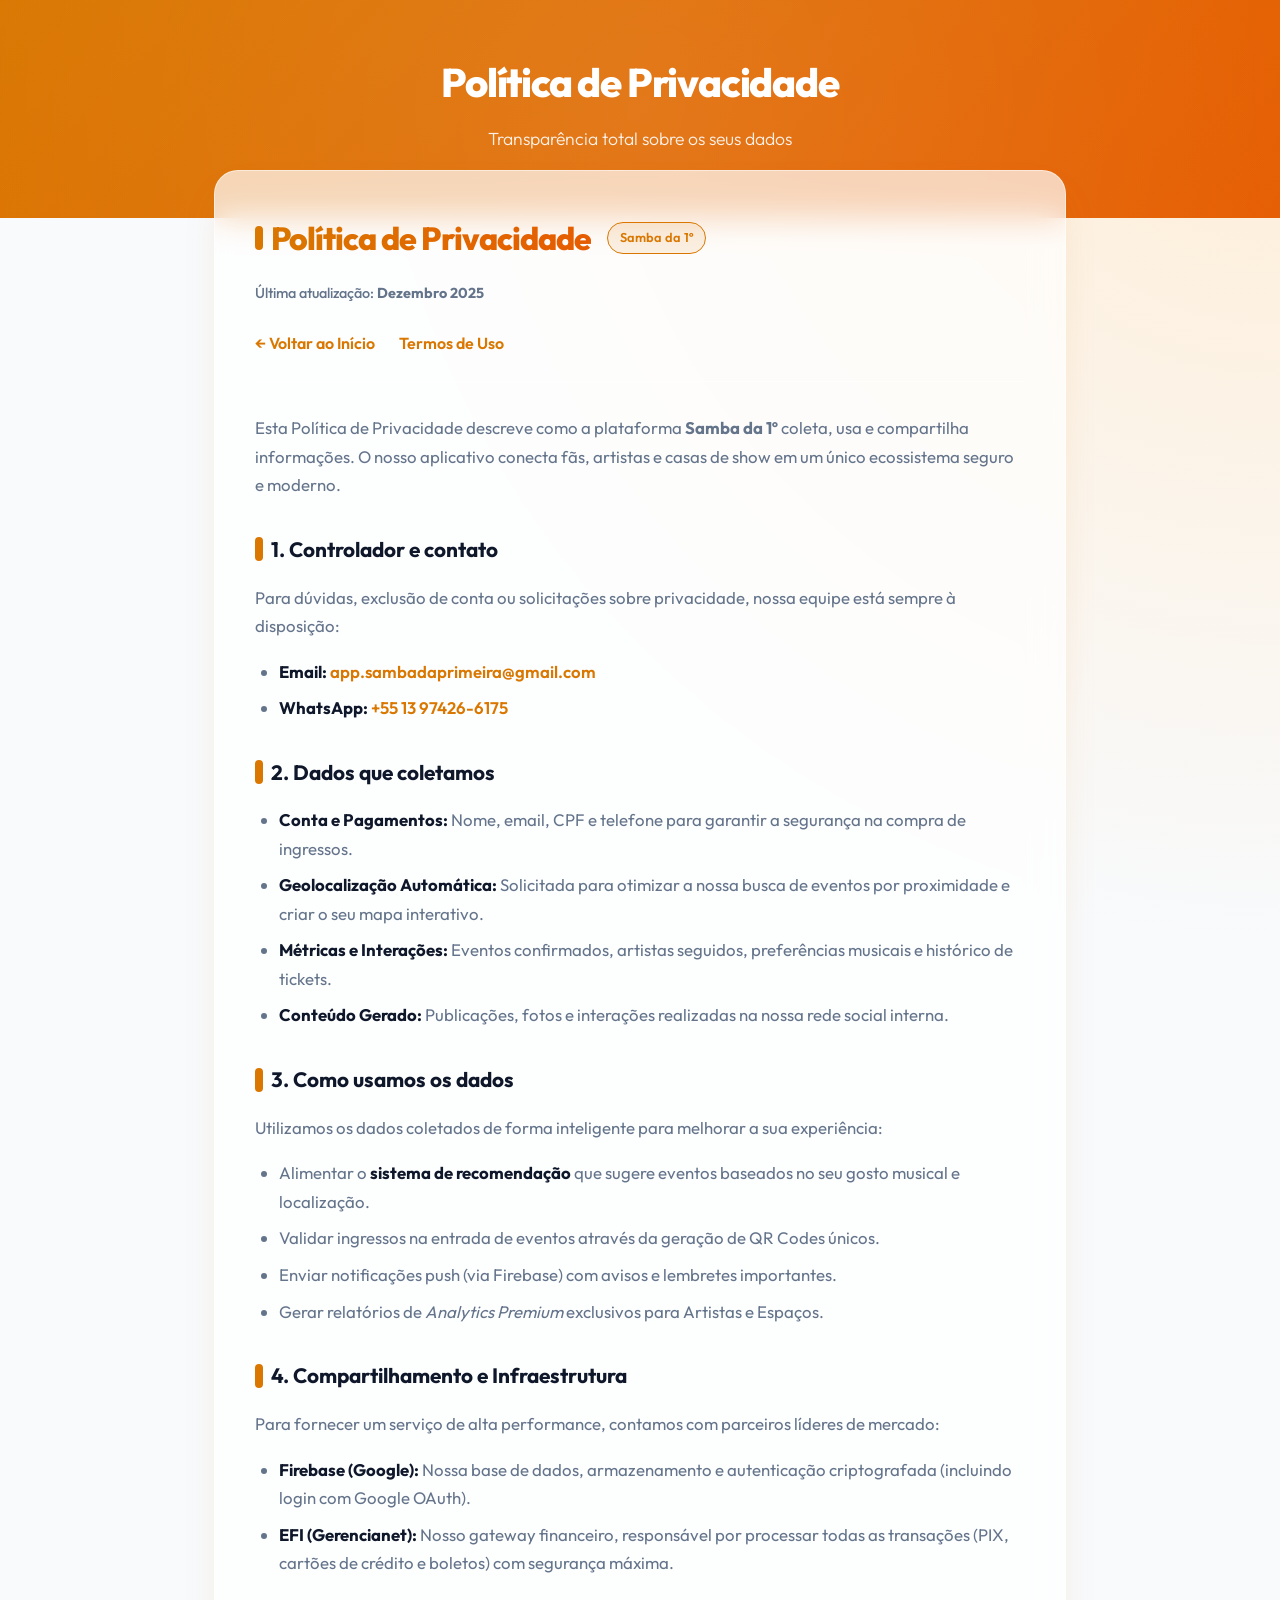
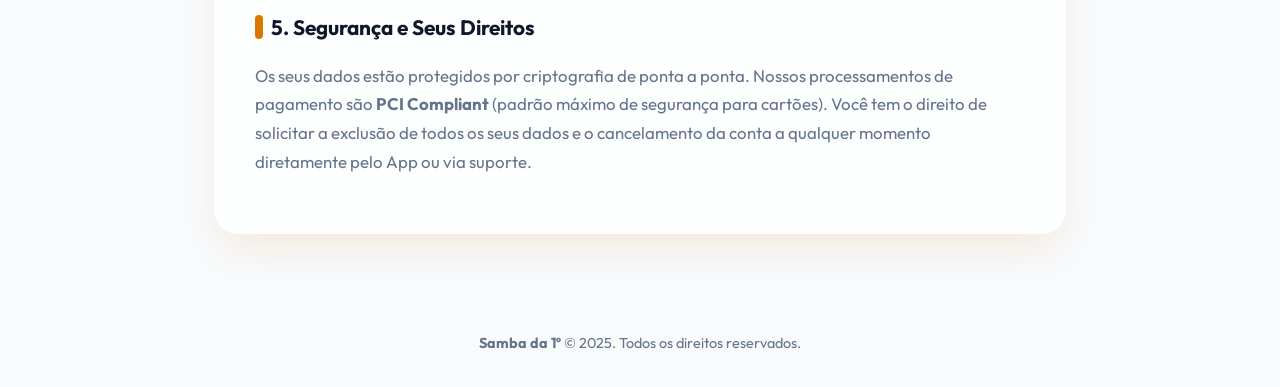
==== commit ffc4d185: "Atualiza páginas 2" ====
--- a/docs/privacy.html
+++ b/docs/privacy.html
@@ -36,8 +36,8 @@
           Para dúvidas, exclusão de conta ou solicitações sobre privacidade, nossa equipe está sempre à disposição:
         </p>
         <ul>
-          <li><strong>Email:</strong> <a href="mailto:suporte@sambaapp.com.br">suporte@sambaapp.com.br</a></li>
-          <li><strong>WhatsApp:</strong> <a href="https://wa.me/5513991148721">+55 13 99114-8721</a></li>
+          <li><strong>Email:</strong> <a href="mailto:app.sambadaprimeira@gmail.com">app.sambadaprimeira@gmail.com</a></li>
+          <li><strong>WhatsApp:</strong> <a href="https://wa.me/5513974266175">+55 13 97426-6175</a></li>
         </ul>
 
         <h2>2. Dados que coletamos</h2>
